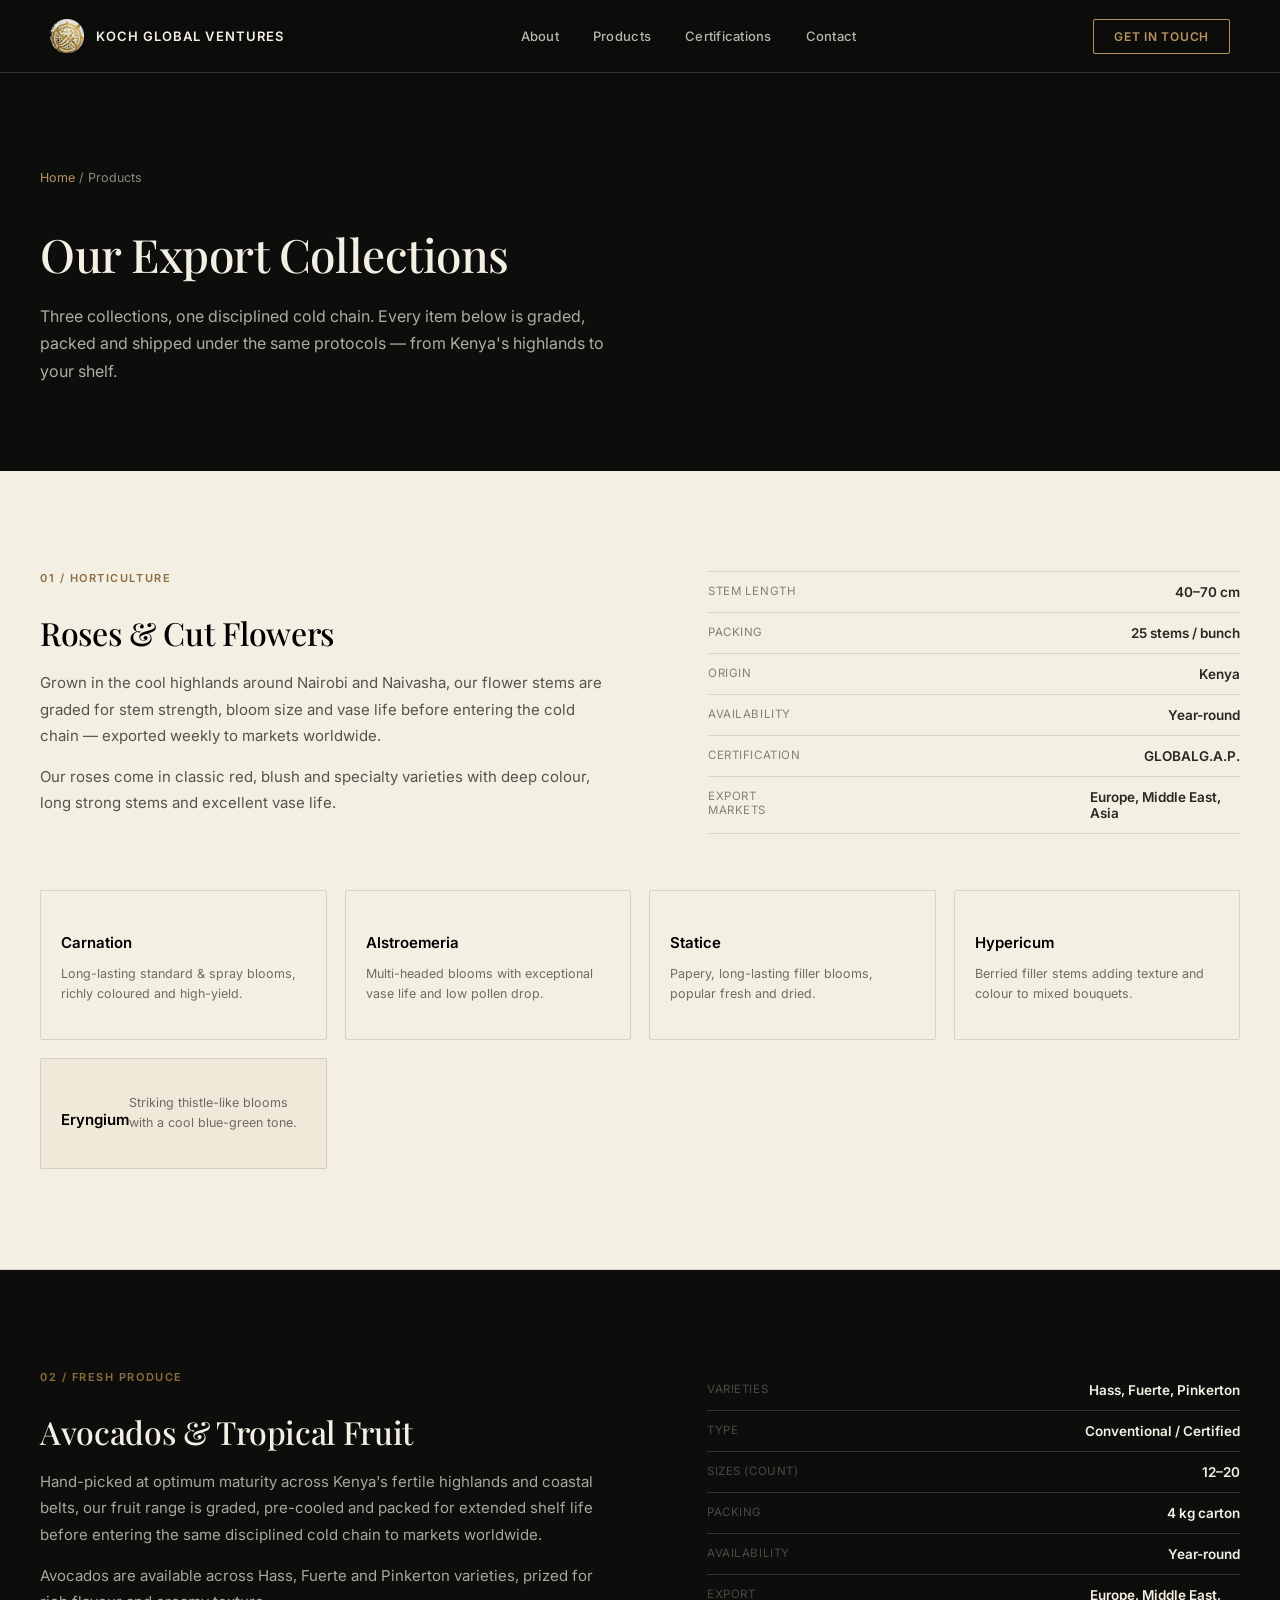
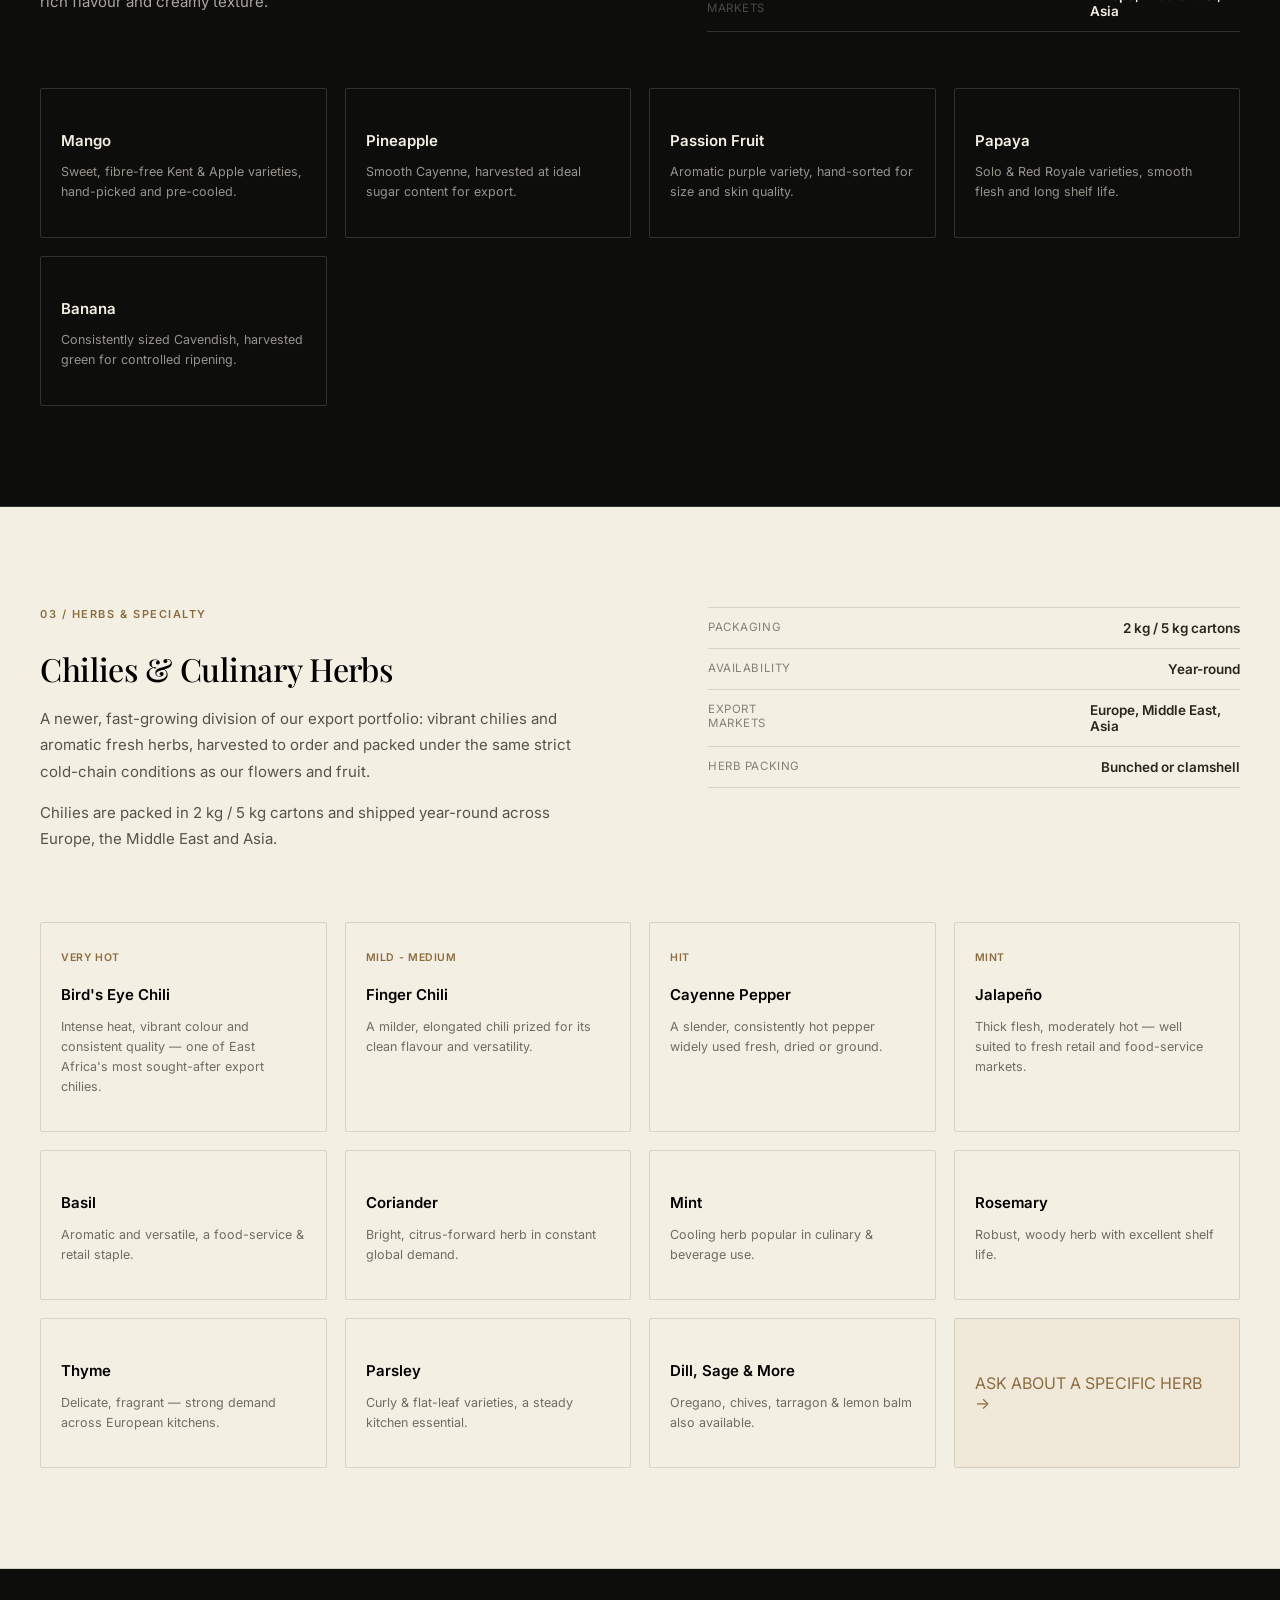
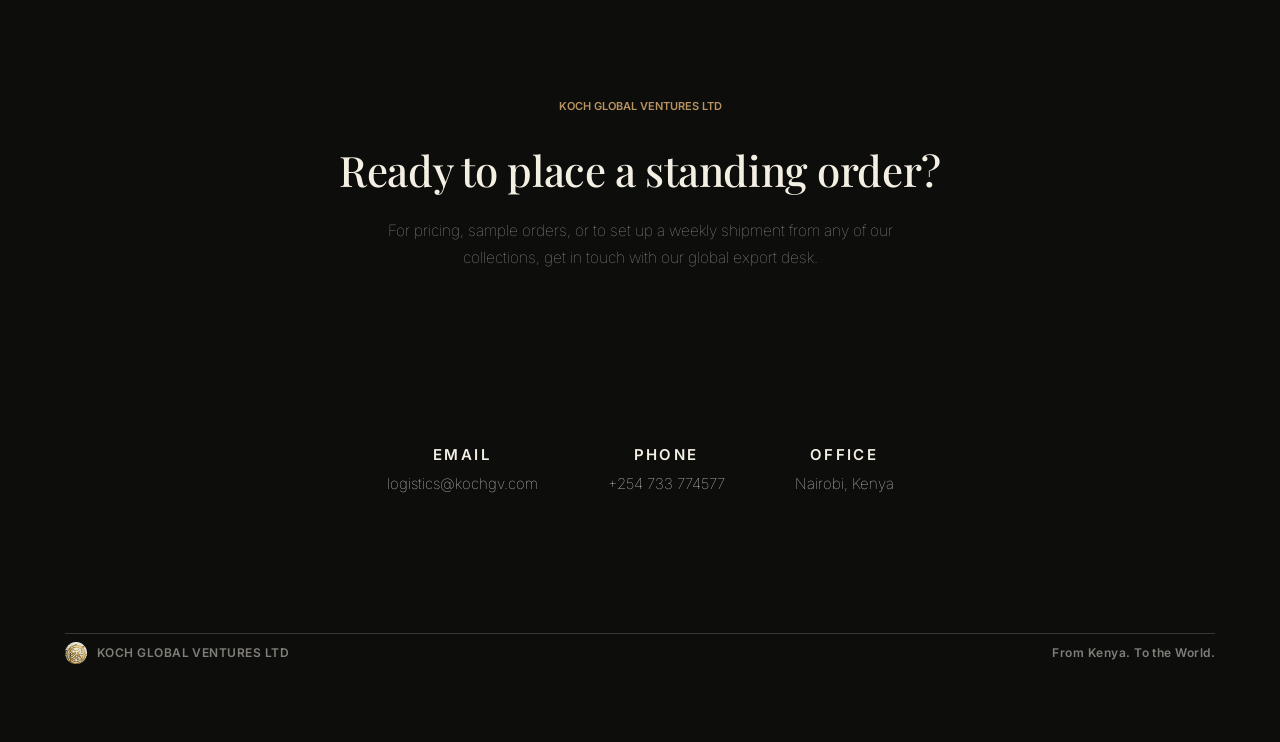
==== Collection/collection.html @ d377fef3 "feat : addition of the collections page" ====
<!DOCTYPE html>
<html lang="en">
<head>
    <meta charset="UTF-8">
    <meta name="viewport" content="width=device-width, initial-scale=1.0">
    <link rel="preconnect" href="https://fonts.googleapis.com">
    <link href="https://fonts.googleapis.com/css2?family=Playfair+Display:ital,wght@0,400;0,500;0,600;1,400&family=Inter:wght@400;500;600&display=swap" rel="stylesheet">
    <link rel="stylesheet" href="../Sections/CollectionStyles/collections.css"/>
    <link rel="stylesheet" href="../Sections/CollectionStyles/collection_sectionone.css"/>
    <link rel="stylesheet" href="../Sections/CollectionStyles/collection_sectiontwo.css"/>
    <link rel="stylesheet" href="../Sections/CollectionStyles/collection_sectionthree.css"/>
    <link rel="stylesheet" href="../Sections/CollectionStyles/collection_sectionfour.css"/>
    <link rel="stylesheet" href="../Sections/HomePageStyles/header.css"/>
    <link rel="stylesheet" href="../index.css"/>
    <link rel="icon" type="image/png" href="../Icons/koch_logo.png"/>
</head>
<body>
    <header class="nav-head">
        <div class="nav-header">            
            <div class="nav-title">
                <img src="../Icons/koch_logo.png" alt="">
                <span>Koch Global Ventures</span>
            </div>
                
            <nav class="nav-links">
                <a href="#about">About</a>
                <a href="">Products</a>
                <a href="#certifications">Certifications</a>
                <a href="#contacts">Contact</a>
            </nav>
            <a href="#contact" class="nav-cta">Get in touch</a>
        </div>
    </header>
    <section class="products-title">
        <div class="products-first-part">        
            <div class="home-products"><a href="../">Home</a> / Products</div>
            <h1>Our Export Collections</h1>
            <p>Three collections, one disciplined cold chain. Every item below is 
                graded, packed and shipped under the same protocols — from Kenya's 
                highlands to your shelf.</p>
        </div>
    </section>

    <section class="horticulture">
        <div class="horticulture-wrap">           
            <div class="products-second-part">
                <div class="products-second-part-item">
                    <div>01 / Horticulture</div>
                    <h2>Roses & Cut Flowers</h2>
                    <p>Grown in the cool highlands around Nairobi and Naivasha, our flower stems are 
                        graded for stem strength, bloom size and vase life before entering the cold 
                        chain — exported weekly to markets worldwide.</p>
                    <p>Our roses come in classic red, blush and specialty varieties with deep colour, 
                        long strong stems and excellent vase life.</p>
                </div>
                <div class="product-table">
                    <div class="product-row-item">
                        <span>Stem Length</span>
                        <span>40–70 cm</span>
                    </div>

                    <div class="product-row-item">
                        <span>Packing</span>
                        <span>25 stems / bunch</span>
                    </div>

                    <div class="product-row-item">
                        <span>Origin</span>
                        <span>Kenya</span>
                    </div>
                    
                    <div class="product-row-item">
                        <span>Availability</span>
                        <span>Year-round</span>
                    </div>
                    
                    <div class="product-row-item">
                        <span>Certification</span>
                        <span>GLOBALG.A.P.</span>
                    </div>
                    
                    <div class="product-row-item">
                        <span>Export Markets</span>
                        <span>Europe, Middle East, Asia</span>
                    </div>
                </div>
            </div>
            <div class="boxes">
                <div class="dox-item">
                    <h4>Carnation</h4>
                    <p>Long-lasting standard & spray blooms, richly coloured and high-yield.</p>
                </div>
                
                <div class="dox-item">
                    <h4>Alstroemeria</h4>
                    <p>Multi-headed blooms with exceptional vase life and low pollen drop.</p>
                </div>

                <div class="dox-item">
                    <h4>Statice</h4>
                    <p>Papery, long-lasting filler blooms, popular fresh and dried.</p>    
                </div>
                
                <div class="dox-item">
                    <h4>Hypericum</h4>
                    <p>Berried filler stems adding texture and colour to mixed bouquets.</p>
                </div>
                
                <div class="dox-item">
                    <h4>Eryngium</h4>
                    <p>Striking thistle-like blooms with a cool blue-green tone.</p>
                </div>
            </div>
        </div>
        
    </section>

    <section class="fresh-produce">
        <div class="fresh-produce-wrap">
            <div class="fresh-produce-second-part">
                <div class="fresh-produce-second-part-item">
                    <div>02 / Fresh Produce</div>
                    <h2>Avocados & Tropical Fruit</h2>
                    <p>Hand-picked at optimum maturity across Kenya's fertile highlands 
                        and coastal belts, our fruit range is graded, pre-cooled and packed 
                        for extended shelf life before entering the same disciplined cold 
                        chain to markets worldwide.</p>
                    <p>Avocados are available across Hass, Fuerte and Pinkerton varieties, 
                        prized for rich flavour and creamy texture.</p>
                </div>
                <div class="fresh-produce-table">
                    <div class="fresh-produce-row-item">
                        <span>Varieties</span>
                        <span>Hass, Fuerte, Pinkerton</span>
                    </div>

                    <div class="fresh-produce-row-item">
                        <span>Type</span>
                        <span>Conventional / Certified</span>
                    </div>

                    <div class="fresh-produce-row-item">
                        <span>Sizes (Count)</span>
                        <span>12–20</span>
                    </div>
                    
                    <div class="fresh-produce-row-item">
                        <span>Packing</span>
                        <span>4 kg carton</span>
                    </div>
                    
                    <div class="fresh-produce-row-item">
                        <span>Availability</span>
                        <span>Year-round</span>
                    </div>
                    
                    <div class="fresh-produce-row-item">
                        <span>Export Markets</span>
                        <span>Europe, Middle East, Asia</span>
                    </div>
                </div>
            </div>
            <div class="fresh-produce-boxes">
                <div class="fresh-produce-dox-item">
                    <h4>Mango</h4>
                    <p>Sweet, fibre-free Kent & Apple varieties, hand-picked and pre-cooled.</p>
                </div>
                
                <div class="fresh-produce-dox-item">
                    <h4>Pineapple</h4>
                    <p>Smooth Cayenne, harvested at ideal sugar content for export.</p>
                </div>

                <div class="fresh-produce-dox-item">
                    <h4>Passion Fruit</h4>
                    <p>Aromatic purple variety, hand-sorted for size and skin quality.</p>    
                </div>
                
                <div class="fresh-produce-dox-item">
                    <h4>Papaya</h4>
                    <p>Solo & Red Royale varieties, smooth flesh and long shelf life.</p>
                </div>
                
                <div class="fresh-produce-dox-item">
                    <h4>Banana</h4>
                    <p>Consistently sized Cavendish, harvested green for controlled ripening.</p>
                </div>
            </div>
        </div>
    </section>

    <section class="horticulture">
        <div class="horticulture-wrap">           
            <div class="products-second-part">
                <div class="products-second-part-item">
                    <div>03 / Herbs & Specialty</div>
                    <h2>Chilies & Culinary Herbs</h2>
                    <p>A newer, fast-growing division of our export portfolio: vibrant chilies 
                        and aromatic fresh herbs, harvested to order and packed under the same 
                        strict cold-chain conditions as our flowers and fruit.</p>
                    <p>Chilies are packed in 2 kg / 5 kg cartons and shipped year-round across 
                        Europe, the Middle East and Asia.</p>
                </div>
                <div class="product-table">
                    <div class="product-row-item">
                        <span>Packaging</span>
                        <span>2 kg / 5 kg cartons</span>
                    </div>

                    <div class="product-row-item">
                        <span>Availability</span>
                        <span>Year-round</span>
                    </div>

                    <div class="product-row-item">
                        <span>Export Markets</span>
                        <span>Europe, Middle East, Asia</span>
                    </div>
                    
                    <div class="product-row-item">
                        <span>Herb Packing</span>
                        <span>Bunched or clamshell</span>
                    </div>
                </div>
            </div>
            <div class="boxes">
                <div class="dox-item">
                    <span>very hot</span>
                    <h4>Bird's Eye Chili</h4>
                    <p>Intense heat, vibrant colour and consistent quality — one of East 
                        Africa's most sought-after export chilies.</p>
                </div>
                
                <div class="dox-item">
                    <span>mild - medium</span>
                    <h4>Finger Chili</h4>
                    <p>A milder, elongated chili prized for its clean flavour and versatility.</p>
                </div>

                <div class="dox-item">
                    <span>hit</span>
                    <h4>Cayenne Pepper</h4>
                    <p>A slender, consistently hot pepper widely used fresh, dried or ground.</p>    
                </div>
                
                <div class="dox-item">
                    <span>mint</span>
                    <h4>Jalapeño</h4>
                    <p>Thick flesh, moderately hot — well suited to fresh retail and food-service 
                        markets.</p>
                </div>
                
                <div class="dox-item">
                    <h4>Basil</h4>
                    <p>Aromatic and versatile, a food-service & retail staple.</p>
                </div>

                <div class="dox-item">
                    <h4>Coriander</h4>
                    <p>Bright, citrus-forward herb in constant global demand.</p>
                </div>

                <div class="dox-item">
                    <h4>Mint</h4>
                    <p>Cooling herb popular in culinary & beverage use.</p>
                </div>

                <div class="dox-item">
                    <h4>Rosemary</h4>
                    <p>Robust, woody herb with excellent shelf life.</p>
                </div>

                <div class="dox-item">
                    <h4>Thyme</h4>
                    <p>Delicate, fragrant — strong demand across European kitchens.</p>
                </div>

                <div class="dox-item">
                    <h4>Parsley</h4>
                    <p>Curly & flat-leaf varieties, a steady kitchen essential.</p>
                </div>

                
                <div class="dox-item">
                    <h4>Dill, Sage & More</h4>
                    <p>Oregano, chives, tarragon & lemon balm also available.</p>
                </div>

                
                <div class="dox-item">
                    <a href="">Ask about a specific herb →</a>
                </div>
            </div>
        </div>
        
    </section>

    <section class="footer-section">
        <div class="footer-wrap">
            <div class="venture-kgv">Koch Global Ventures Ltd</div>
            <h2>Ready to place a standing order?</h2>
            <p>For pricing, sample orders, or to set up a weekly shipment from any of our 
                collections, get in touch with our global export desk.</p>

            <div class="poe-wrap">
                <div class="poe-item">
                    <span>Email</span>
                    <a href="mailto:logistics@kochgv.com">logistics@kochgv.com</a>
                </div>

                <div class="poe-item">
                    <span>Phone</span>
                    <a href="tel:+254 733 774577">+254 733 774577</a>
                </div>

                <div class="poe-item">
                    <span>Office</span>
                    <a href="https://maps.google.com/maps?q=Nairobi,Kenya" target="_blank">Nairobi, Kenya</a>
                </div>
            </div>  
            
            <div class="footer-conclusion">
                <div>
                    <img src="../Icons/koch_logo.png" alt="">
                    <span>KOCH GLOBAL VENTURES LTD</span>
                </div>

                <div>
                    <span>From Kenya. To the World.</span>
                </div>
            </div>
        </div>
    </section>

</body>
</html>
---- Sections/CollectionStyles/collection_sectionone.css ----
.products-title{
    background: #0D0D0C;
    padding: 170px 0 70px;
}

.products-first-part{
    max-width: 1300px;
    margin: 0 auto;
    padding: 0 40px;
}


.home-products {
    font-size: 12.5px;
    color: rgba(244, 239, 227, 0.55);
    margin-bottom: 22px;
}

.home-products a{
    color: #B8935F;
}


.products-first-part h1{
    color: #F4EFE3;
    font-size: 46px;
    max-width: 680px;
    margin-bottom: 18px;
    font-family: 'Playfair Display', serif;
    font-weight: 500;
    letter-spacing: -0.01em;
}

.products-first-part p{
    color: rgba(244, 239, 227, 0.7);
    font-size: 16px;
    max-width: 600px;
    line-height: 1.7;
}
---- Sections/CollectionStyles/collection_sectiontwo.css ----
.horticulture{
    padding: 100px 0;
    border-bottom: 1px solid rgba(42,38,32,0.14);
    background: #F4EFE3;
}

.horticulture-wrap {
    display: flex;
    flex-direction: column;
    max-width: 1300px;
    margin: 0 auto;
    padding: 0 40px;
}  
.products-second-part {
    display: flex;
    flex-direction: row;
    margin-bottom: 56px;
    gap: 103px;
}

.products-second-part-item {
    max-width: 565px;
}

.products-second-part-item div{
    color: #8C6D3F;
    font-size: 11px;
    font-weight: 600;
    letter-spacing: 0.14em;
    text-transform: uppercase;
    margin-bottom: 14px;
    display: block;
}

.products-second-part-item h2{
    font-size: 32px;
    margin-bottom: 16px;
    font-family: 'Playfair Display', serif;
    font-weight: 500;
    letter-spacing: -0.01em;
}

.products-second-part-item p{
    font-size: 15px;
    line-height: 1.75;
    color: rgba(42, 38, 32, 0.78);
    margin-bottom: 14px;
}
.product-table {
    border-top: 1px solid rgba(42,38,32,0.14);
}

.product-row-item {
    display: flex;
    justify-content: space-between;
    border-bottom: 1px solid rgba(42,38,32,0.14);
    font-size: 13.5px;
    gap: 281px;
    padding: 12px 0;
}

.product-row-item span:first-child{
    color: rgba(42, 38, 32, 0.55);
    text-transform: uppercase;
    letter-spacing: 0.05em;
    font-size: 11.5px;
}

.product-row-item span:last-child{
    font-weight: 600;
    color: #2A2620;
}

.boxes{
    display: grid;
    grid-template-columns: repeat(4, 1fr);
    gap: 18px;
}

.dox-item{
    border: 1px solid rgba(42,38,32,0.14);
    padding: 22px 20px;
    border-radius: 2px;
}

.dox-item h4{
    font-size: 15px;
    margin-bottom: 8px;
    font-family: 'Inter', sans-serif;
    font-weight: 600;
}
.dox-item p{
    font-size: 12.5px;
    line-height: 1.6;
    color: rgba(42, 38, 32, 0.65);
}
.dox-item span{
    display: inline-block;
    font-size: 10.5px;
    font-weight: 600;
    letter-spacing: 0.06em;
    text-transform: uppercase;
    color: #8C6D3F;
}

.dox-item:last-child{
    display: flex;
    align-items: center;
    justify-content: center;
    background: rgba(184, 147, 95, 0.06);
    border: 1px solid rgba(42,38,32,0.14);
    padding: 22px 20px;
    border-radius: 2px;
}

.dox-item:last-child a{
    color: #8C6D3F;
    text-decoration: none;
    text-transform: uppercase;
}
---- Sections/CollectionStyles/collection_sectionthree.css ----
.fresh-produce{
    padding: 100px 0;
    border-bottom: 1px solid rgba(244,239,227,0.16);
    background: #0D0D0C;
}

.fresh-produce-wrap {
    display: flex;
    flex-direction: column;
    max-width: 1300px;
    margin: 0 auto;
    padding: 0 40px;
}  
.fresh-produce-second-part {
    display: flex;
    flex-direction: row;
    margin-bottom: 56px;
    gap: 103px;
}


.fresh-produce-second-part-item div{
    color: #8C6D3F;
    font-size: 11px;
    font-weight: 600;
    letter-spacing: 0.14em;
    text-transform: uppercase;
    margin-bottom: 14px;
    display: block;
}

.fresh-produce-second-part-item h2{
    font-size: 32px;
    margin-bottom: 16px;
    font-family: 'Playfair Display', serif;
    font-weight: 500;
    letter-spacing: -0.01em;
    color: #F4EFE3;
}

.fresh-produce-second-part-item {
    max-width: 564px;
}

.fresh-produce-second-part-item p{
    font-size: 15px;
    line-height: 1.75;
    color: rgba(244,239,227,0.68);
    margin-bottom: 14px;
}

.fresh-produce-row-item {
    display: flex;
    justify-content: space-between;
    border-bottom: 1px solid rgba(244,239,227,0.16);
    font-size: 13.5px;
    gap: 281px;
    padding: 12px 0;
}

.fresh-produce-row-item span:first-child{
    color: rgb(127 123 117 / 55%);
    text-transform: uppercase;
    letter-spacing: 0.05em;
    font-size: 11.5px;
}

.fresh-produce-row-item span:last-child{
    font-weight: 600;
    color: #F4EFE3;
}

.fresh-produce-boxes{
    display: grid;
    grid-template-columns: repeat(4, 1fr);
    gap: 18px;
}

.fresh-produce-dox-item{
    border: 1px solid rgba(244,239,227,0.16);
    padding: 22px 20px;
    border-radius: 2px;
}

.fresh-produce-dox-item h4{
    font-size: 15px;
    margin-bottom: 8px;
    font-family: 'Inter', sans-serif;
    font-weight: 600;
    color: #F4EFE3;
}
.fresh-produce-dox-item p{
    font-size: 12.5px;
    line-height: 1.6;
    color: rgba(244,239,227,0.6);
}
---- Sections/CollectionStyles/collection_sectionfour.css ----
.footer-section{
    background: #0D0D0C;
    color: #F4EFE3;
    text-align: center;
    padding: 130px 0 60px;
}

.footer-wrap{
    text-align: center;
    display: flex;
    flex-direction: column;
    align-items: center;
}

.venture-kgv{
    text-transform: uppercase;
    margin-bottom: 29px;
}

.footer-wrap {
    font-family: 'Inter', sans-serif;
    font-size: 11px;
    font-weight: 600;
    color: #B8935F;
    margin-bottom: 18px;
    display: flex;
    flex-direction: column;
}

.footer-wrap h2{
    font-size: 42px;
    max-width: 640px;
    margin: 0 auto 20px;
    color: #F4EFE3;
    font-family: 'Playfair Display', serif;
    font-weight: 500;
    letter-spacing: -0.01em;
}

.footer-wrap p{
    font-size: 15.5px;
    color: rgba(244, 239, 227, 0.65);
    max-width: 520px;
    margin: 0 auto 44px;
    line-height: 1.7;
    font-weight: 100;
    letter-spacing: 0;
}

.poe-wrap{
    display: flex;
    justify-content: center;
    gap: 70px;
    flex-wrap: wrap;
    margin-bottom: 80px;
    font-weight: 100;
    letter-spacing: 0;
}

.poe-item{
    background: #0D0D0C;
    color: #F4EFE3;
    text-align: center;
    padding: 130px 0 60px;
}

.poe-item span{
    display: block;
    margin-bottom: 10px;
    font-size: 15px;
    color: #F4EFE3;
    font-family: 'Inter', sans-serif;
    font-weight: 600;
    letter-spacing: 0.16em;
    text-transform: uppercase;
}

.poe-item a{
    font-size: 15px;
    color: #F4EFE3;
    text-decoration: none;
}
.footer-conclusion{
    border-top: 1px solid #373735;
    display: flex;
    justify-content: space-between;
    align-items: center;
    flex-wrap: wrap;
    gap: 763px;
    font-size: 12px;
    color: rgba(244, 239, 227, 0.5);
    letter-spacing: 0.04em;
    max-width: 1180px;
    margin: 0 auto;
}

.footer-conclusion div{
    display: flex;
    align-items: center;
    gap: 10px;
    margin-top: 8px;
}
.footer-conclusion img{
    height: 22px;
    width: 22px;
    object-fit: contain;
    display: block;
    max-width: 100%;
}   

.footer-conclusion p{

}
---- Sections/HomePageStyles/header.css ----
header.nav-head{
    position: fixed;
    top: 0;
    left: 0;
    right: 0;
    z-index: 50;
    background: rgba(13, 13, 12, 0.88);
    backdrop-filter: blur(6px);
    border-bottom: 1px solid rgba(244, 239, 227, 0.16);
}

div.nav-header{
    max-width: 1180px;
    margin: 0 auto;
    padding: 0 40px;
    height: 72px;
    display: flex;
    align-items: center;
    justify-content: space-between;
}

div.nav-title {
    display: flex;
    align-items: center;
    gap: 12px;
}

div.nav-title img{
    height: 34px;
    width: 34px;
    object-fit: contain;
}

div.nav-title span{
    color: #F4EFE3;
    font-size: 13px;
    font-weight: 600;
    letter-spacing: 0.08em;
    text-transform: uppercase;
}

.nav-links{
    display: flex;
    align-items: center;
    gap: 34px;
}
.nav-links a{
    color: rgba(244, 239, 227, 0.75);
    font-size: 13px;
    font-weight: 500;
    letter-spacing: 0.02em;
    transition: color .2s;
    text-decoration: none;
}
.nav-links a:hover{
    color: #B8935F !important;
}

.nav-cta {
    border: 1px solid #B8935F;
    color: #B8935F !important;
    padding: 9px 20px;
    font-size: 12px;
    font-weight: 600;
    letter-spacing: 0.06em;
    text-transform: uppercase;
    border-radius: 2px;
    transition: all .2s;
}
---- index.css ----
body {
    margin: 0 auto;
    font-family: 'Inter', sans-serif;
    padding: 0;
    box-sizing: border-box;
}
a{
    text-decoration: none;
    cursor: pointer;
}

section {
    /* padding: 110px 0; */
    /* background: #F4EFE3; */
}

html{
    scroll-behavior: smooth;
}

button{
    cursor: pointer;
}
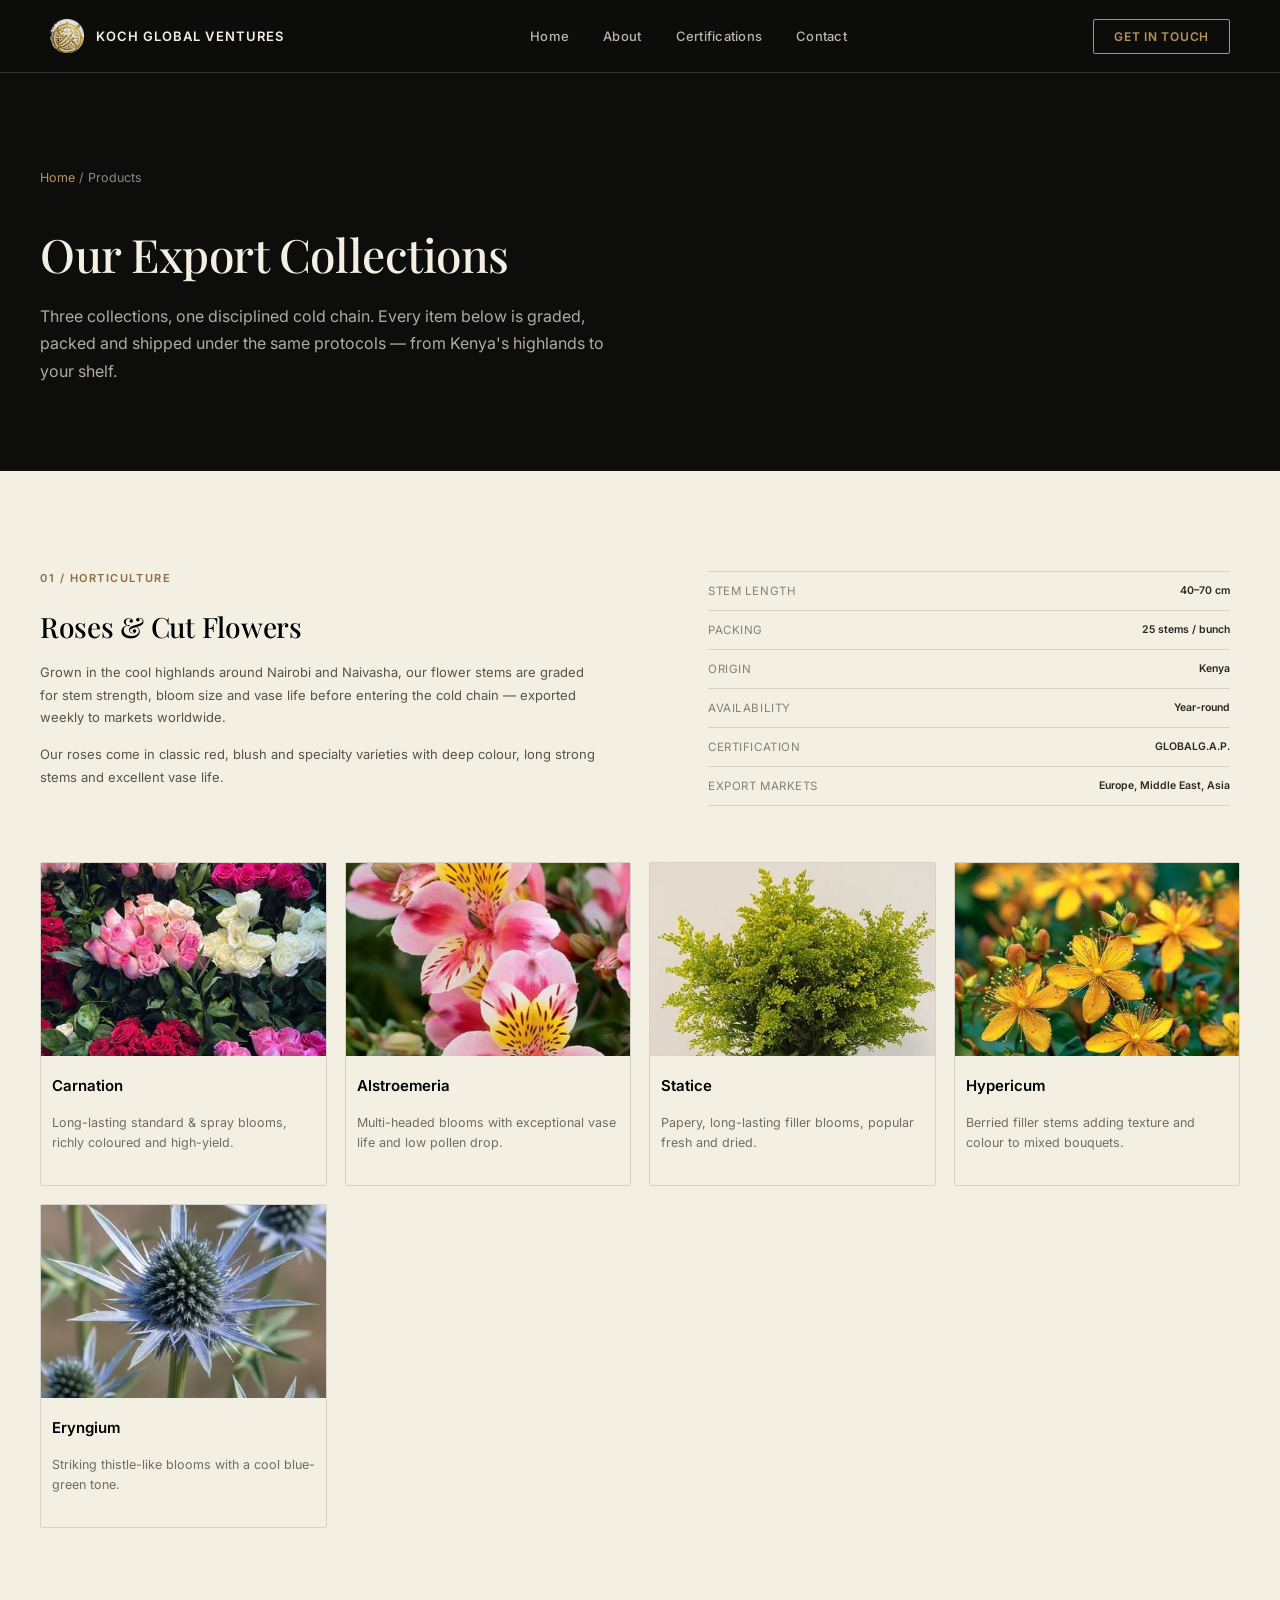
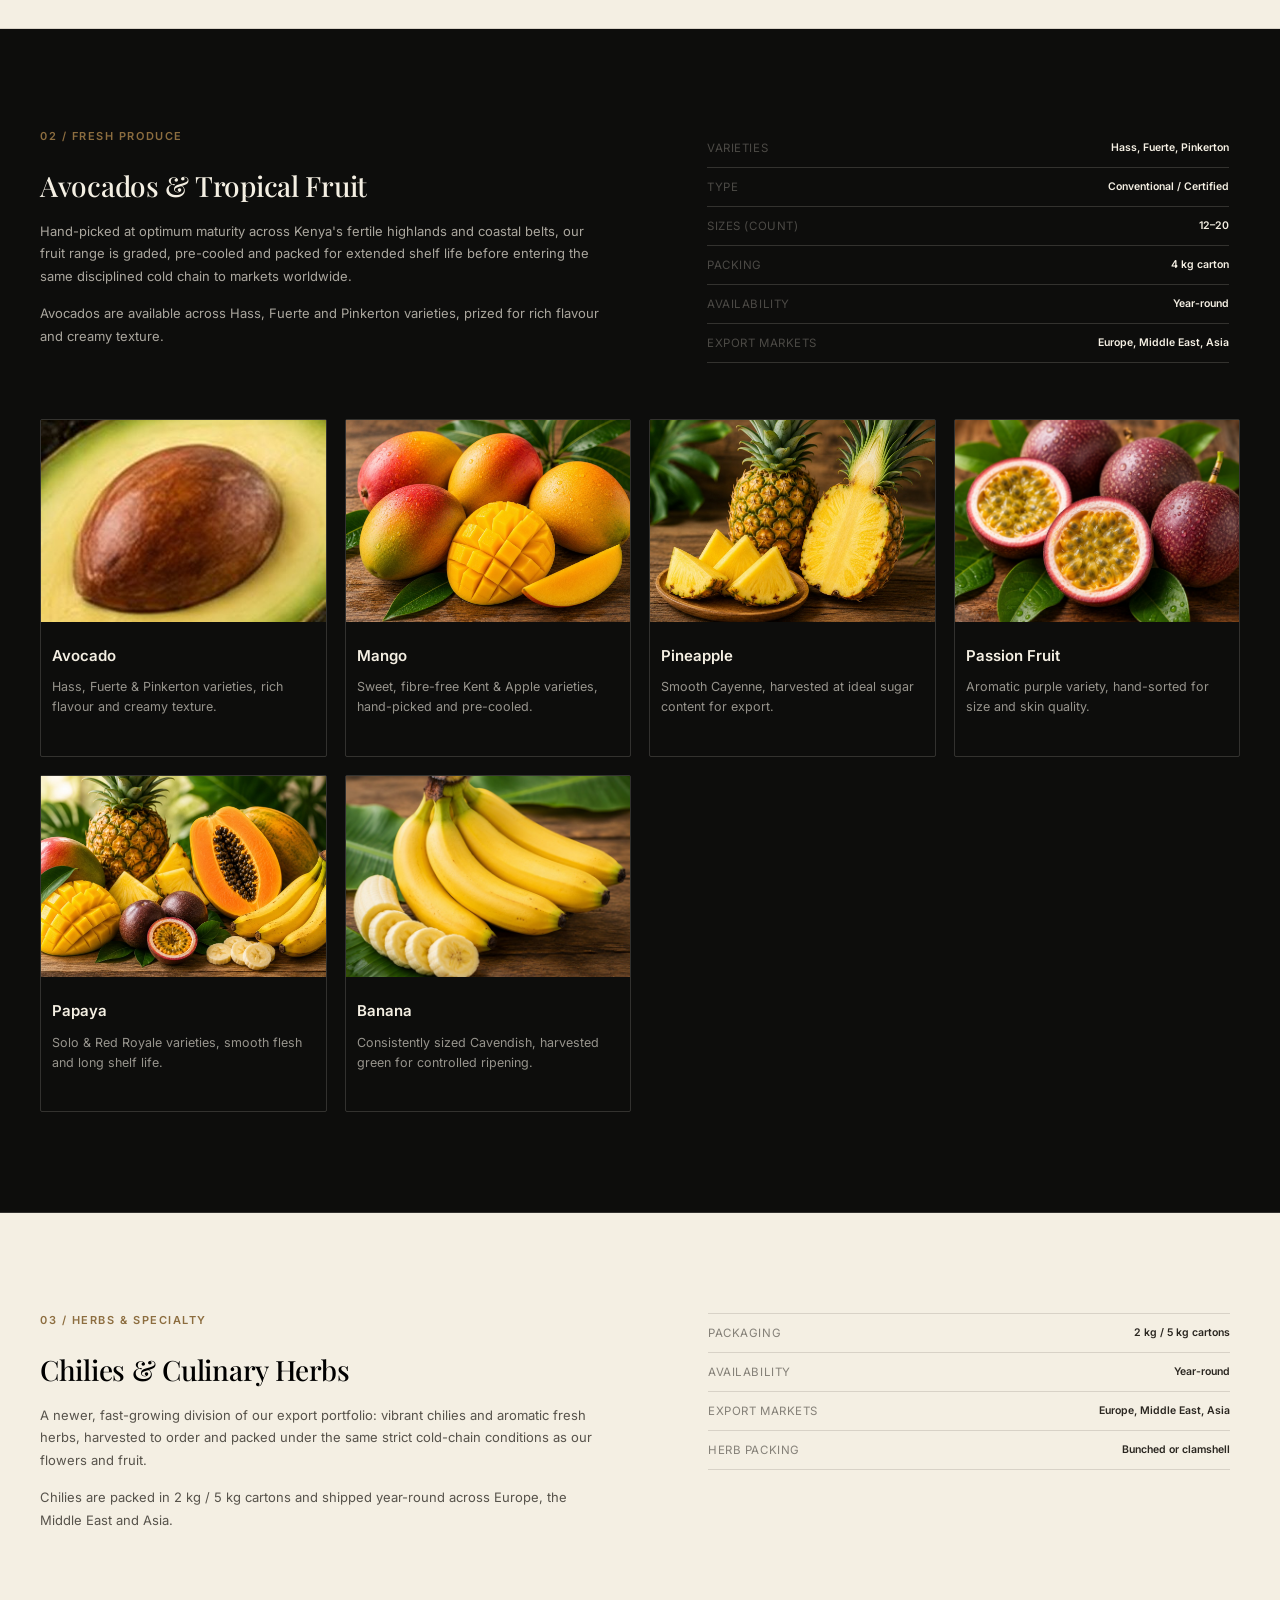
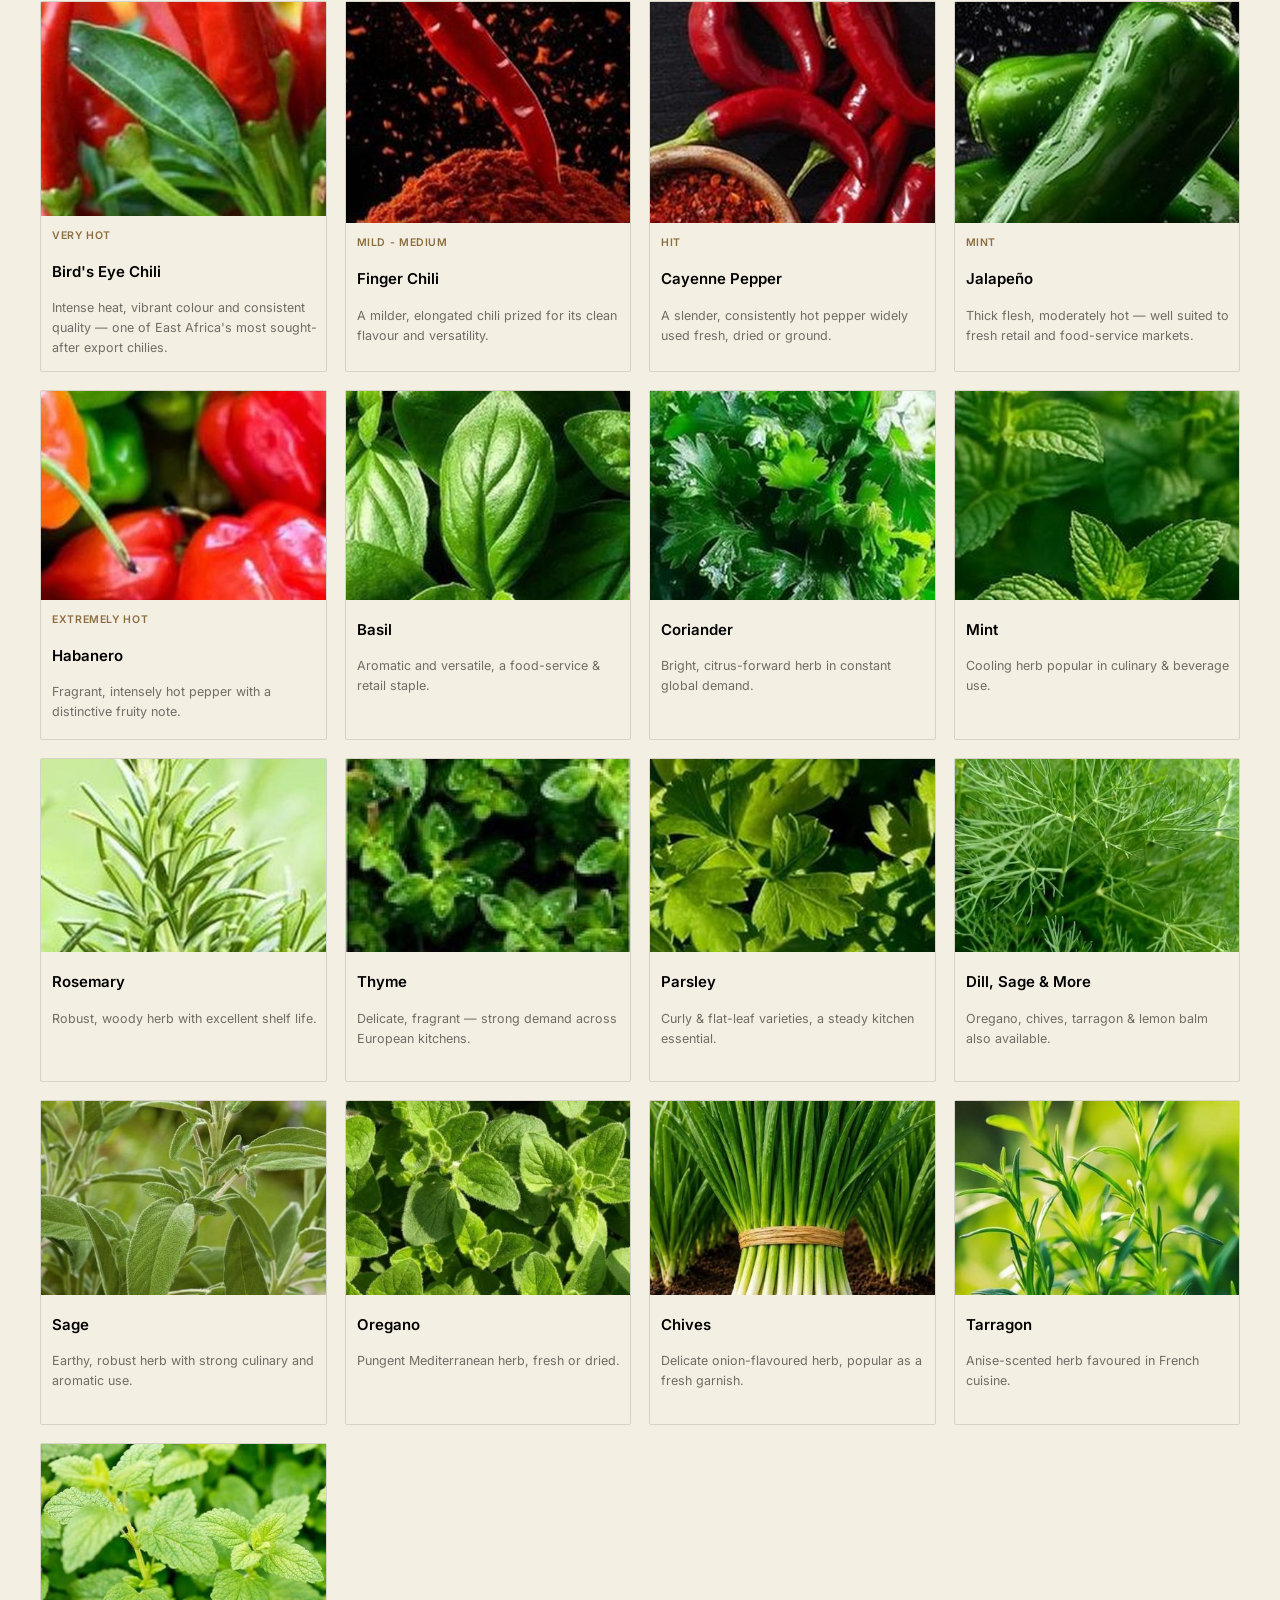
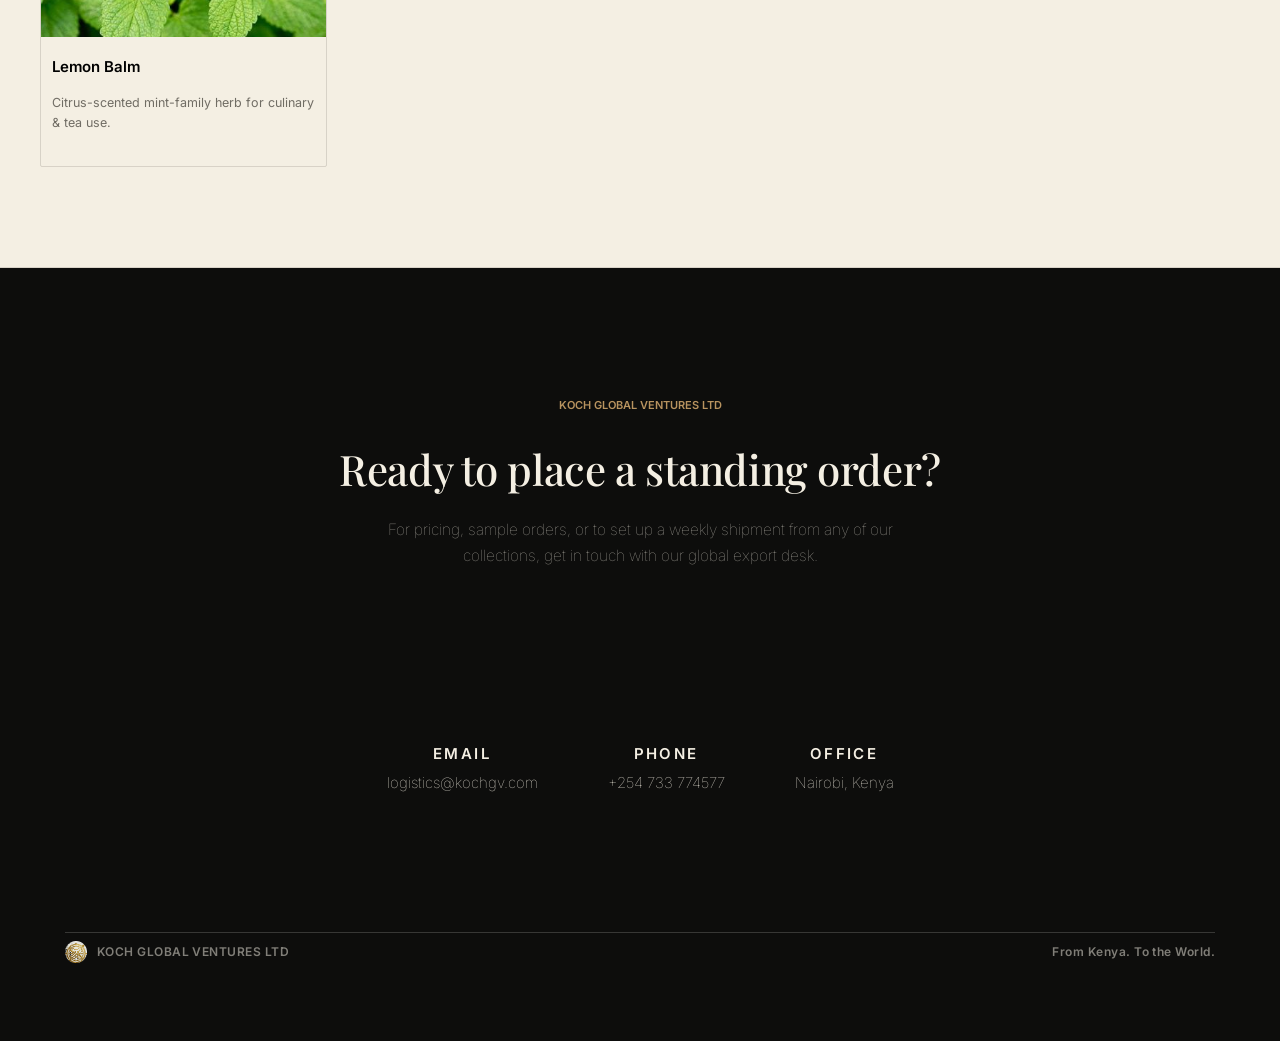
==== commit d241618a: "feat : made the collections page have a response design" ====
--- a/Collection/collection.html
+++ b/Collection/collection.html
@@ -22,16 +22,32 @@
                 <span>Koch Global Ventures</span>
             </div>
                 
-            <nav class="nav-links">
-                <a href="#about">About</a>
-                <a href="">Products</a>
+            <nav class="nav-links">                
+                <a href="../index.html">Home</a>
+                <a href="../#contacts">About</a>
+                <a href="../#certifications">Certifications</a>
+                <a href="../#contacts">Contact</a>
+            </nav>
+            <a href="#contact" class="nav-cta">Get in touch</a>
+        
+            <!-- <div class="burger-menu" id="burgerMenu">
+                <div class="menu-lines"></div>
+                <div class="menu-lines"></div>
+                <div class="menu-lines"></div>
+            </div> -->
+
+                <!-- Mobile navigation -->
+            <!-- <div class="mobile-nav" id="mobileNav">
+                <img src="./Icons/koch_logo.png" alt="">
+                <a href="../index.html">Home</a>
+                <a href="#about">About</a>                
                 <a href="#certifications">Certifications</a>
                 <a href="#contacts">Contact</a>
-            </nav>
-            <a href="#contact" class="nav-cta">Get in touch</a>
+                <a href="#contact" class="mobile-cta">Get in touch</a>
+            </div> -->
         </div>
     </header>
-    <section class="products-title">
+    <section class="products-title" id="">
         <div class="products-first-part">        
             <div class="home-products"><a href="../">Home</a> / Products</div>
             <h1>Our Export Collections</h1>
@@ -41,7 +57,7 @@
         </div>
     </section>
 
-    <section class="horticulture">
+    <section class="horticulture"  id="products">
         <div class="horticulture-wrap">           
             <div class="products-second-part">
                 <div class="products-second-part-item">
@@ -87,26 +103,31 @@
             </div>
             <div class="boxes">
                 <div class="dox-item">
+                    <img src="../Icons/carnation.png" alt="">
                     <h4>Carnation</h4>
                     <p>Long-lasting standard & spray blooms, richly coloured and high-yield.</p>
                 </div>
                 
                 <div class="dox-item">
+                    <img src="../Icons/alstroemeria.png" alt="">
                     <h4>Alstroemeria</h4>
                     <p>Multi-headed blooms with exceptional vase life and low pollen drop.</p>
                 </div>
 
                 <div class="dox-item">
+                    <img src="../Icons/statice.png" alt="">
                     <h4>Statice</h4>
                     <p>Papery, long-lasting filler blooms, popular fresh and dried.</p>    
                 </div>
                 
                 <div class="dox-item">
+                    <img src="../Icons/hypericum.png" alt="">
                     <h4>Hypericum</h4>
                     <p>Berried filler stems adding texture and colour to mixed bouquets.</p>
                 </div>
                 
                 <div class="dox-item">
+                    <img src="../Icons/eryngium.png" alt="">
                     <h4>Eryngium</h4>
                     <p>Striking thistle-like blooms with a cool blue-green tone.</p>
                 </div>
@@ -162,26 +183,36 @@
             </div>
             <div class="fresh-produce-boxes">
                 <div class="fresh-produce-dox-item">
+                    <img src="../Icons/avocado.png" alt="">
+                    <h4>Avocado</h4>
+                    <p>Hass, Fuerte & Pinkerton varieties, rich flavour and creamy texture.</p>
+                </div>
+                <div class="fresh-produce-dox-item">
+                    <img src="../Icons/mango.png" alt="">
                     <h4>Mango</h4>
                     <p>Sweet, fibre-free Kent & Apple varieties, hand-picked and pre-cooled.</p>
                 </div>
                 
                 <div class="fresh-produce-dox-item">
+                    <img src="../Icons/pineapple.png" alt="">
                     <h4>Pineapple</h4>
                     <p>Smooth Cayenne, harvested at ideal sugar content for export.</p>
                 </div>
 
                 <div class="fresh-produce-dox-item">
+                    <img src="../Icons/passion_fruit.png" alt="">
                     <h4>Passion Fruit</h4>
                     <p>Aromatic purple variety, hand-sorted for size and skin quality.</p>    
                 </div>
                 
                 <div class="fresh-produce-dox-item">
+                    <img src="../Icons/papaya.png" alt="">
                     <h4>Papaya</h4>
                     <p>Solo & Red Royale varieties, smooth flesh and long shelf life.</p>
                 </div>
                 
                 <div class="fresh-produce-dox-item">
+                    <img src="../Icons/banana.png" alt="">
                     <h4>Banana</h4>
                     <p>Consistently sized Cavendish, harvested green for controlled ripening.</p>
                 </div>
@@ -225,6 +256,7 @@
             </div>
             <div class="boxes">
                 <div class="dox-item">
+                    <img src="../Icons/birdseye_chili.png" alt="">
                     <span>very hot</span>
                     <h4>Bird's Eye Chili</h4>
                     <p>Intense heat, vibrant colour and consistent quality — one of East 
@@ -232,64 +264,114 @@
                 </div>
                 
                 <div class="dox-item">
+                    <img src="../Icons/finger_chili.png" alt="">
                     <span>mild - medium</span>
                     <h4>Finger Chili</h4>
                     <p>A milder, elongated chili prized for its clean flavour and versatility.</p>
                 </div>
 
                 <div class="dox-item">
+                    <img src="../Icons/cayenne_pepper.png" alt="">
                     <span>hit</span>
                     <h4>Cayenne Pepper</h4>
                     <p>A slender, consistently hot pepper widely used fresh, dried or ground.</p>    
                 </div>
                 
                 <div class="dox-item">
+                    <img src="../Icons/jalapeno.png" alt="">
                     <span>mint</span>
                     <h4>Jalapeño</h4>
                     <p>Thick flesh, moderately hot — well suited to fresh retail and food-service 
                         markets.</p>
                 </div>
-                
-                <div class="dox-item">
+
+                <div class="dox-item">
+                    <img src="../Icons/habanero.png" alt="">
+                    <span>Extremely Hot</span>
+                    <h4>Habanero</h4>
+                    <p>Fragrant, intensely hot pepper with a distinctive fruity note.</p>
+                </div>
+
+                
+                <div class="dox-item">
+                    <img src="../Icons/basil.png" alt="">
                     <h4>Basil</h4>
                     <p>Aromatic and versatile, a food-service & retail staple.</p>
                 </div>
 
                 <div class="dox-item">
+                    <img src="../Icons/coriander.png" alt="">
                     <h4>Coriander</h4>
                     <p>Bright, citrus-forward herb in constant global demand.</p>
                 </div>
 
                 <div class="dox-item">
+                    <img src="../Icons/mint.png" alt="">
                     <h4>Mint</h4>
                     <p>Cooling herb popular in culinary & beverage use.</p>
                 </div>
 
                 <div class="dox-item">
+                    <img src="../Icons/rosemary.png" alt="">
                     <h4>Rosemary</h4>
                     <p>Robust, woody herb with excellent shelf life.</p>
                 </div>
 
                 <div class="dox-item">
+                    <img src="../Icons/thyme.png" alt="">
                     <h4>Thyme</h4>
                     <p>Delicate, fragrant — strong demand across European kitchens.</p>
                 </div>
 
                 <div class="dox-item">
+                    <img src="../Icons/parsley.png" alt="">
                     <h4>Parsley</h4>
                     <p>Curly & flat-leaf varieties, a steady kitchen essential.</p>
                 </div>
 
                 
                 <div class="dox-item">
+                    <img src="../Icons/dill.png" alt="">
                     <h4>Dill, Sage & More</h4>
                     <p>Oregano, chives, tarragon & lemon balm also available.</p>
                 </div>
 
-                
-                <div class="dox-item">
+                <div class="dox-item">
+                    <img src="../Icons/sage.png" alt="">
+                    <h4>Sage</h4>
+                    <p>Earthy, robust herb with strong culinary and aromatic use.</p>
+                </div>
+
+
+                <div class="dox-item">
+                    <img src="../Icons/oregano.png" alt="">
+                    <h4>Oregano</h4>
+                    <p>Pungent Mediterranean herb, fresh or dried.</p>
+                </div>
+
+                <div class="dox-item">
+                    <img src="../Icons/chives.png" alt="">
+                    <h4>Chives</h4>
+                    <p>Delicate onion-flavoured herb, popular as a fresh garnish.</p>
+                </div>
+
+
+                <div class="dox-item">
+                    <img src="../Icons/tarragon.png" alt="">
+                    <h4>Tarragon</h4>
+                    <p>Anise-scented herb favoured in French cuisine.</p>
+                </div>
+
+                <div class="dox-item">
+                    <img src="../Icons/lemon_balm.png" alt="">
+                    <h4>Lemon Balm</h4>
+                    <p>Citrus-scented mint-family herb for culinary & tea use.</p>
+                </div>
+
+                
+                <!-- <div class="dox-item">
                     <a href="">Ask about a specific herb →</a>
-                </div>
+                </div> -->
             </div>
         </div>
         
--- a/Sections/CollectionStyles/collection_sectionone.css
+++ b/Sections/CollectionStyles/collection_sectionone.css
@@ -36,4 +36,11 @@
     font-size: 16px;
     max-width: 600px;
     line-height: 1.7;
+}
+
+@media (max-width: 500px){
+    .products-first-part p {
+        font-size: 10px;
+        margin-bottom: 37px;
+    }
 }
--- a/Sections/CollectionStyles/collection_sectiontwo.css
+++ b/Sections/CollectionStyles/collection_sectiontwo.css
@@ -79,13 +79,16 @@
 
 .dox-item{
     border: 1px solid rgba(42,38,32,0.14);
-    padding: 22px 20px;
+    /* height: 90%; */
     border-radius: 2px;
+    display: flex;
+    flex-direction: column;
+    align-items: flex-start;
 }
 
 .dox-item h4{
     font-size: 15px;
-    margin-bottom: 8px;
+    margin-bottom: 5px;
     font-family: 'Inter', sans-serif;
     font-weight: 600;
 }
@@ -93,6 +96,7 @@
     font-size: 12.5px;
     line-height: 1.6;
     color: rgba(42, 38, 32, 0.65);
+    
 }
 .dox-item span{
     display: inline-block;
@@ -100,10 +104,16 @@
     font-weight: 600;
     letter-spacing: 0.06em;
     text-transform: uppercase;
-    color: #8C6D3F;
-}
-
-.dox-item:last-child{
+    color: #8C6D3F;    
+    margin-top: 13px;
+}
+
+.dox-item span, .dox-item p, .dox-item h4{
+    padding-left: 11px;
+    padding-right: 4px;
+}
+
+/* .dox-item:last-child{
     display: flex;
     align-items: center;
     justify-content: center;
@@ -111,10 +121,199 @@
     border: 1px solid rgba(42,38,32,0.14);
     padding: 22px 20px;
     border-radius: 2px;
-}
+} */
 
 .dox-item:last-child a{
     color: #8C6D3F;
     text-decoration: none;
     text-transform: uppercase;
+}
+
+.dox-item img{
+    object-fit: cover;
+    width: 100%;
+    height: 60%;
+}
+
+@media (max-width:1307px){
+    .product-row-item {
+        font-size: 10.5px;
+    }
+
+    .products-second-part-item p {
+        font-size: 13px;
+    }
+
+    .products-second-part-item h2 {
+        font-size: 28px;
+    }
+}
+
+@media (max-width:1270px){
+    .products-second-part {
+        flex-direction: column;
+        margin-bottom: 56px;
+        gap: 19px;
+        align-items: center;
+    }
+
+    .products-second-part-item h2 {
+        font-size: 34px;
+    }
+
+    .products-second-part-item p {
+        font-size: 15px;
+    }
+
+    .products-second-part-item {
+        max-width: 858px;
+    }
+
+    .product-row-item {
+        font-size: 13.5px;
+    }
+    .boxes {
+        grid-template-columns: repeat(3, 26%);
+        gap: 20px;
+        justify-content: center;
+    }
+
+    .dox-item p {
+        font-size: 11.5px;
+    }
+
+    .dox-item h4 {
+        font-size: 13px;
+    }
+}
+
+@media (max-width:705px){
+    .boxes {
+        grid-template-columns: repeat(2, 41%);
+        gap: 10px;
+    }
+}
+
+@media (max-width:639px){
+    .products-first-part{
+        margin-top: -50px;
+        margin-bottom: -42px;
+    }
+
+    .products-first-part h1 {
+        color: #F4EFE3;
+        font-size: 35px;
+    }
+
+    .products-first-part p {
+        font-size: 14px;
+    }
+
+    .products-second-part-item h2 {
+        font-size: 21px;
+    }
+
+    .products-second-part-item p {
+        font-size: 14px;
+    }
+
+    .product-row-item {
+        font-size: 10.5px;
+        gap: 204px;
+    }
+
+    .dox-item h4 {
+        font-size: 11px;
+    }
+
+    .dox-item p {
+        font-size: 10.5px;
+    }
+
+    .dox-item img {
+        width: 100%;
+        height: 57%;
+    }
+
+    .boxes {
+        grid-template-columns: repeat(2, 41%);
+        gap: 10px;
+    }
+
+    .horticulture {
+        padding: 37px 0;
+    }
+}
+
+@media (max-width: 500px){
+    .products-first-part p , .products-second-part-item p{
+        font-size: 10px;
+        margin-bottom: 37px;
+    }
+
+    .products-first-part h1{
+        font-size: 23px;
+        margin-bottom: 44px;
+        
+    }
+
+    .products-second-part-item h2{
+        max-width: 74%;
+        font-size: 23px;
+    }
+}
+
+@media (max-width:465px){
+    .boxes {
+        grid-template-columns: repeat(2, 48%);
+    }
+}
+
+@media (max-width: 439px) {
+    .products-first-part p, .products-second-part-item p {
+        font-size: 13px;
+        margin-bottom: 0px;
+    }
+
+    .products-first-part h1 {
+        font-size: 25px;
+        line-height: 0.08;
+    }
+}
+
+@media (max-width:406px){
+        .boxes {
+        grid-template-columns: repeat(2, 55%);
+    }
+}
+
+@media (max-width:346px){
+    .horticulture-wrap {
+        padding: 27px;
+        padding-top: 1px;
+    }
+
+    .products-first-part h1 {
+        font-size: 25px;
+        line-height: 1.08;
+        max-width: 247px;
+        margin-bottom: 13px;
+    }
+
+    .fresh-produce-row-item, .product-row-item {
+        font-size: 8.5px;
+        gap: 27px;
+        padding: 9px 0;
+    }
+
+    .product-row-item span:first-child {
+        font-size: 8.5px;
+    }
+
+    .dox-item {
+        height: 102%;
+    }
+    .boxes {
+        grid-template-columns: repeat(2, 50%);
+    }
 }
--- a/Sections/CollectionStyles/collection_sectionthree.css
+++ b/Sections/CollectionStyles/collection_sectionthree.css
@@ -78,13 +78,12 @@
 
 .fresh-produce-dox-item{
     border: 1px solid rgba(244,239,227,0.16);
-    padding: 22px 20px;
     border-radius: 2px;
 }
 
 .fresh-produce-dox-item h4{
     font-size: 15px;
-    margin-bottom: 8px;
+    margin-bottom: 5px;
     font-family: 'Inter', sans-serif;
     font-weight: 600;
     color: #F4EFE3;
@@ -93,4 +92,195 @@
     font-size: 12.5px;
     line-height: 1.6;
     color: rgba(244,239,227,0.6);
+}
+
+.fresh-produce-dox-item p, .fresh-produce-dox-item h4{
+    padding-left: 11px;
+    padding-right: 4px;
+}
+.fresh-produce-dox-item img{
+    object-fit: cover;
+    width: 100%;
+    height: 60%;
+}
+
+@media (max-width:1307px){
+    .fresh-produce-row-item {
+        font-size: 10.5px;
+    }
+
+    .fresh-produce-second-part-item p {
+        font-size: 13px;
+    }
+
+    .fresh-produce-second-part-item h2 {
+        font-size: 28px;
+    }
+}
+
+@media (max-width:1270px){
+
+    .fresh-produce-second-part {
+        flex-direction: column;
+        margin-bottom: 56px;
+        gap: 19px;
+        align-items: center;
+    }
+
+    .fresh-produce-second-part-item {
+        max-width: 858px;
+    }
+
+    .fresh-produce-second-part-item h2  {
+        font-size: 34px;
+    }
+
+    .fresh-produce-second-part-item p  {
+        font-size: 15px;
+    }
+
+    .fresh-produce-boxes {
+        grid-template-columns: repeat(3, 26%);
+        gap: 20px;
+        justify-content: center;
+    }
+
+    .fresh-produce-dox-item p{
+        font-size: 11.5px;
+    }
+}
+
+
+
+@media (max-width:810px){
+    .fresh-produce-dox-item{
+        height: 111%;
+    }
+    .fresh-produce-dox-item:nth-child(4),.fresh-produce-dox-item:nth-child(5), 
+    .fresh-produce-dox-item:nth-child(6) {
+        margin-top: 27px;
+    }
+}
+
+@media (max-width:705px){
+    .fresh-produce-boxes {
+        grid-template-columns: repeat(2, 41%);
+        gap: 10px;
+    }
+
+    .fresh-produce-dox-item:nth-child(4),.fresh-produce-dox-item:nth-child(5), 
+    .fresh-produce-dox-item:nth-child(6) {
+        margin-top: 0px;
+    }
+
+    .fresh-produce-dox-item {
+        height: 100%;
+    }
+}
+
+@media (max-width: 639px){
+    .fresh-produce-second-part-item p {
+        font-size: 14px;
+    }
+
+    .fresh-produce-second-part-item h2 {
+        font-size: 21px;
+    }
+
+    .fresh-produce-dox-item h4 {
+        font-size: 11px;
+    }
+
+    .fresh-produce-dox-item p {
+        font-size: 10.5px;
+    }
+
+    .fresh-produce-dox-item img {
+        width: 100%;
+        height: 57%;
+    }
+
+    .fresh-produce-boxes {
+        grid-template-columns: repeat(2, 41%);
+        gap: 10px;
+    }
+
+    .fresh-produce {
+        padding: 37px 0;
+    }
+}
+
+@media (max-width:600px){
+    .fresh-produce-row-item, .product-row-item {
+        font-size: 8.5px;
+        gap: 68px;
+        padding: 9px 0;
+    }
+}
+
+@media (max-width: 500px){
+    .fresh-produce-second-part-item p{
+        font-size: 10px;
+        margin-bottom: 37px;
+    }
+
+    .fresh-produce-second-part-item h2 {
+        max-width: 74%;
+        font-size: 23px;
+    }
+
+    .fresh-produce-second-part {
+        margin-bottom: 30px;
+    }
+}
+
+@media (max-width:465px){
+    .fresh-produce-boxes {
+        grid-template-columns: repeat(2, 48%);
+    }
+}
+
+@media (max-width: 439px) {
+    .fresh-produce-second-part-item p {
+        font-size: 13px;
+        margin-bottom: 0px;
+    }
+}
+
+@media (max-width:406px){
+        .fresh-produce-boxes {
+        grid-template-columns: repeat(2, 55%);
+    }
+}
+
+@media (max-width:365px){
+    .fresh-produce-dox-item p {
+        font-size: 10.5px;
+        margin-bottom: 35px;
+    }
+}
+
+@media (max-width:346px){
+    .fresh-produce-dox-item {
+        height: 102%;
+    }
+    .fresh-produce-boxes {
+        grid-template-columns: repeat(2, 50%);
+    }
+
+    .fresh-produce-wrap {
+        padding: 27px;
+        padding-top: 1px;
+    }
+
+    .fresh-produce-row-item span:first-child {
+        font-size: 8.5px;
+    }
+}
+
+@media (max-width:328px){
+    .fresh-produce-dox-item p {
+        font-size: 10px;
+        margin-bottom: 68px;
+    }
 }
--- a/Sections/CollectionStyles/collection_sectionfour.css
+++ b/Sections/CollectionStyles/collection_sectionfour.css
@@ -110,4 +110,110 @@
 
 .footer-conclusion p{
 
+}
+
+@media (max-width:1270px){
+    .footer-wrap h2 {
+        font-size: 38px;
+        max-width: 640px;
+    }
+
+    .footer-wrap p {
+        font-size: 14.5px;
+    }
+
+    .poe-item span {
+        font-size: 13px;
+    }
+
+    .poe-wrap {
+        gap: 53px;
+        margin-bottom: 3px;
+    }
+
+    .poe-item {
+        padding: 0px 0 30px;
+    }
+
+    .footer-conclusion{
+        max-width: 927px;
+        flex-wrap: nowrap;
+        font-size: 10px;
+        gap: 477px
+    }
+}
+
+@media (max-width:830px){
+    .footer-conclusion {
+        gap: 330px;
+    }
+}
+
+@media (max-width:677px){
+    .footer-conclusion {
+        gap: 246px;
+    }
+}
+
+@media (max-width: 639px) {
+    .footer-wrap h2 {
+        font-size: 21px;
+    }
+
+    .footer-wrap p {
+        font-size: 14px;
+    }
+
+    .poe-item span, .poe-item a {
+        font-size: 10px;
+        margin-bottom: 4px;
+    }
+
+    .footer-conclusion {
+        gap: 183px;
+        font-size: 8px;
+    }
+
+    .footer-section {
+        padding: 35px 0 1px;
+    }
+}
+
+@media (max-width: 500px){
+    .footer-wrap p{
+        font-size: 10px;
+        margin-bottom: 37px;
+        max-width: 285px;
+    }
+    .footer-wrap h2{
+        max-width: 74%;
+        font-size: 23px;
+    }
+    .poe-wrap {
+        gap: 8px;
+        margin-bottom: 3px;
+        font-size: 10px;
+    }
+
+    .footer-conclusion {
+        gap: 55px;
+        font-size: 8px;
+    }
+
+    .footer-conclusion img {
+        height: 16px;
+        width: 16px;
+    }
+}
+
+@media (max-width:343px){
+    .footer-conclusion {
+        gap: 51px;
+        font-size: 6px;
+    }
+
+    .footer-conclusion img {
+        height: 13px;
+        width: 13px;
+    }
 }
--- a/Sections/HomePageStyles/header.css
+++ b/Sections/HomePageStyles/header.css
@@ -66,4 +66,151 @@
     text-transform: uppercase;
     border-radius: 2px;
     transition: all .2s;
+}
+
+
+.burger-menu {
+    display: none;
+}
+
+.mobile-nav{
+    display: none;
+    position:fixed;
+    top:0;
+    right: -100%;
+    /* width: 89%; */
+    height: 100vh;
+    background: #0D0D0C;
+    padding: 100px 40px 40px;
+    flex-direction: column;
+    align-items: center;
+    gap: 30px;
+    transition: right 0.3s ease;
+    z-index: 999;
+}
+
+.mobile-nav.active{
+    right: 0;
+    display: flex;
+}
+
+.mobile-nav a {
+    text-decoration: none;
+    font-family: 'Inter', sans-serif;
+    transition: color 0.3s ease;
+    font-size: 12px;
+    font-weight: 500;
+    color: #B8935F;
+    letter-spacing: 0.10em;
+    text-transform: uppercase;
+    margin-bottom: 0;
+}
+
+.mobile-nav a:hover {
+    color: #F4EFE3;
+}
+
+.mobile-nav img{
+    width: 28px;
+    position: relative;
+    top: -77px;
+    margin-bottom: -56px;
+}
+
+.mobile-cta {
+    background: #B8935F;
+    color: #0D0D0C !important;
+    padding: 12px 22px;
+    border-radius: 4px;
+    font-size: 12px !important;
+    font-weight: 500 !important;
+    margin-top: -5px;
+}
+
+.mobile-cta:hover {
+    background: #F4EFE3 !important;
+    color: #0D0D0C !important;
+}
+
+/* Burger Menu animation when active */
+.burger-menu.active .menu-lines:nth-child(1){
+    transform: rotate(45deg);
+}
+
+.burger-menu.active .menu-lines:nth-child(2){
+    opacity: 0;
+}
+
+.burger-menu.active .menu-lines:nth-child(3){
+    transform: rotate(-45deg) ;
+}
+
+body.no-scroll {
+    overflow: hidden;
+}
+
+@media(max-width:830px){
+    .nav-cta{
+        padding: 7px 8px;
+        font-size: 9px;
+    }
+
+    .nav-links a {
+        font-size: 11px;
+    }
+
+    div.nav-title span {
+        font-size: 11px;
+    }
+
+    div.nav-title img {
+        height: 25px;
+        width: 25px;
+    }
+}
+
+@media (max-width:705px){
+    .nav-links, .nav-cta{
+        display: none;
+    }
+
+    .burger-menu{
+        display: flex;
+        flex-direction: column;
+        gap: 7px;
+        margin-right: -24px;
+    }
+
+    .menu-lines{
+        background: #B8935F;
+        width: 30px;
+        height: 2px;
+        border-radius: 5px;        
+    }
+
+    .mobile-nav{
+        display: flex;
+        right: -112%;
+    }
+
+    .mobile-nav.active{
+        right: 0;
+    }
+}
+
+
+
+
+@media (max-width:439px){
+    .mobile-nav a {
+        font-size: 11px;
+    }
+
+    .mobile-cta {
+        font-size: 11px !important;
+    }
+
+    .mobile-nav img {
+        width: 24px;
+    }
 }
